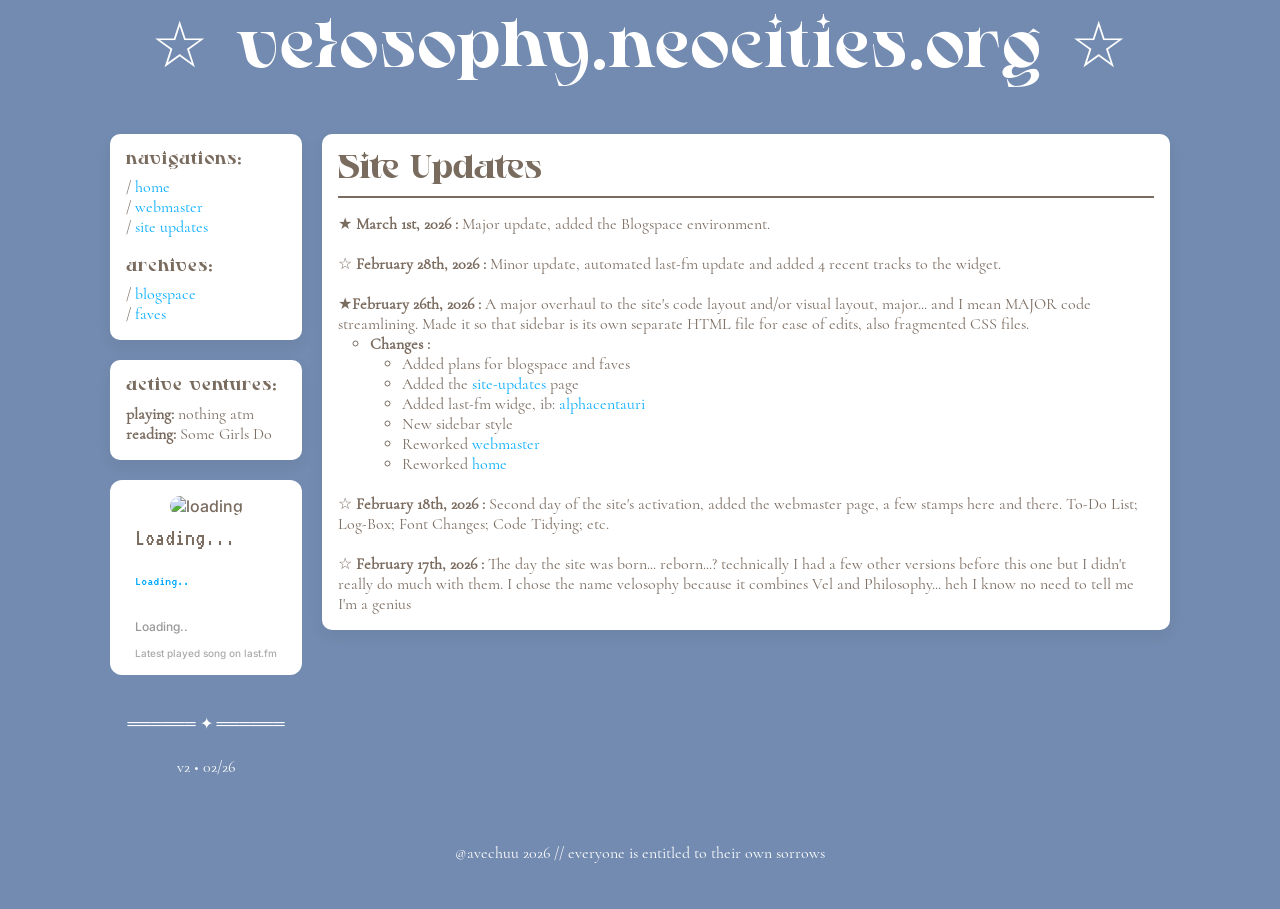
==== site/site-updates.html @ 016f437d "Blogspace removed (will rework soon), site-updates under construction, slightly clean up main pages" ====
<!doctype html>
<html lang="en">
    <head>
        <meta charset="UTF-8" />
        <meta name="viewport" content="width=device-width, initial-scale=1.0" />
        <link rel="stylesheet" href="css/base.css" />
        <link rel="stylesheet" href="css/components.css" />
        <link rel="stylesheet" href="css/home.css" />
        <title>site updates</title>
    </head>

    <body>
        <script src="js/lastfm.js" defer></script>

        <script>
            fetch("partials/sidebar.html")
                .then((res) => res.text())
                .then((data) => {
                    document.getElementById("sidebar").innerHTML = data;
                    console.log("Sidebar injected");

                    if (typeof initLastFM === "function") {
                        initLastFM();
                    }
                });
        </script>

        <div class="site-wrapper">
            <div class="layout">
                <header class="top-header">
                    <h1>☆ velosophy.neocities.org ☆</h1>
                </header>

                <div class="marquee">
                    <div class="marquee-content">
                        MAJOR WORK IN PROGRESS • MAJOR WORK IN PROGRESS • MAJOR WORK IN PROGRESS • MAJOR WORK IN
                        PROGRESS
                    </div>
                </div>

                <div class="container">
                    <div id="sidebar"></div>

                    <main class="right">
                        <h2>Site Updates</h2>
                        <hr />
                        <div class="updates">
                            <ul>
                                <li>
                                    <span class="prefix">★ </span><strong>March 1st, 2026 :</strong>
                                    Major update, added the Blogspace environment.
                                </li>
                                <br />
                                <li>
                                    <span class="prefix">☆ </span><strong>February 28th, 2026 :</strong>
                                    Minor update, automated last-fm update and added 4 recent tracks to the widget.
                                </li>
                                <br />
                                <li>
                                    <span class="prefix">★</span><strong>February 26th, 2026 :</strong>
                                    A major overhaul to the site's code layout and/or visual layout, major... and I mean
                                    MAJOR code streamlining. Made it so that sidebar is its own separate HTML file for
                                    ease of edits, also fragmented CSS files.
                                    <br />
                                    <ul class="sub-list">
                                        <li>
                                            <strong>Changes :</strong>
                                            <ul class="sub-list">
                                                <li>Added plans for blogspace and faves</li>
                                                <li>Added the <a href="#">site-updates</a> page</li>
                                                <li>
                                                    Added last-fm widge, ib:<a
                                                        href="https://alphacentauri.neocities.org/">
                                                        alphacentauri</a
                                                    >
                                                </li>
                                                <li>New sidebar style</li>
                                                <li>Reworked <a href="webmaster.html">webmaster</a></li>
                                                <li>Reworked <a href="../index.html">home</a></li>
                                            </ul>
                                        </li>
                                    </ul>
                                </li>
                                <br />
                                <li>
                                    <span class="prefix">☆ </span><strong>February 18th, 2026 :</strong>
                                    Second day of the site's activation, added the webmaster page, a few stamps here and
                                    there. To-Do List; Log-Box; Font Changes; Code Tidying; etc.
                                </li>
                                <br />
                                <li>
                                    <span class="prefix">☆ </span><strong>February 17th, 2026 : </strong>
                                    The day the site was born... reborn...? technically I had a few other versions
                                    before this one but I didn't really do much with them. I chose the name velosophy
                                    because it combines Vel and Philosophy... heh I know no need to tell me I'm a genius
                                </li>
                            </ul>
                        </div>
                    </main>
                </div>

                <footer class="site-footer">
                    <p>@avechuu 2026 // everyone is entitled to their own sorrows</p>
                </footer>
            </div>
        </div>
    </body>
</html>
---- site/css/base.css ----
/* =====================================
   RESET
===================================== */
*,
*::before,
*::after {
  box-sizing: border-box;
}

:root {
  --primary: #738bb0;
  --accent: #00aaff;
  --text: #7a6b5f;
  --muted: #bfbfbf;
  --border: #7a6b5f;
  --border2: #ddd;
  --favorite: #f0717c;
  --bgmain: #f5f5f5;
  --bgsub: #efefef;
}

/* =====================================
   FONTS
===================================== */
@font-face {
  font-family: "Ruigslay";
  src: url("../fonts/Ruigslay.ttf") format("truetype");
  font-display: swap;
}

@font-face {
  font-family: "VT323";
  src: url("../fonts/VT323-Regular.ttf") format("truetype");
  font-display: swap;
}

@font-face {
  font-family: "Cormorant";
  src: url("../fonts/Cormorant-Regular.otf") format("opentype");
  font-display: swap;
}

@font-face {
  font-family: "Inter";
  src: url("../fonts/Inter-VariableFont_opsz,wght.ttf") format("truetype");
  font-display: swap;
}

@font-face {
  font-family: "Inter";
  src: url("../fonts/Inter-VariableFont_opsz,wght.ttf") format("truetype");
  font-weight: 100 900;
  font-style: normal;
  font-display: swap;
}

@font-face {
  font-family: "Inter";
  src: url("../fonts/Inter-Italic-VariableFont_opsz,wght.ttf") format("truetype");
  font-weight: 100 900;
  font-style: italic;
  font-display: swap;
}

/* =====================================
   BASE
===================================== */
html {
  background: var(--primary);
  font-size: 16px;
}

body {
  margin: 0;
  font-family: "Cormorant", serif;
  font-weight: 500;
  color: var(--text);

  -webkit-font-smoothing: antialiased;
  -moz-osx-font-smoothing: grayscale;
  text-rendering: optimizeLegibility;
}

.site-wrapper {
  width: min(90%, 1080px);
  margin: 0 auto;
  background: #fff;
}

.layout,
.top-header,
.site-footer {
  border-inline: 10px solid var(--primary);
}

.top-header,
.site-footer {
  height: 6rem;
  background: var(--primary);
  color: #fff;
  display: flex;
  align-items: center;
  justify-content: center;
}

.top-header h1 {
  margin: 0;
  font-family: "Ruigslay", serif;
  font-size: 4rem;
  color: #fff;
}

.container {
  margin: 0;
  background: var(--primary);
  display: flex;
  gap: 20px;
  justify-content: baseline;
}

.left {
  width: 12rem;
  height: fit-content;
  position: sticky;
  display: flex;
  flex-direction: column;
  gap: 20px; /* space between boxes */
  top: 0;

  background: var(--primary);
  border-radius: 8px;
}

.right {
  width: 100vw;
  height: fit-content ;
  background: white;
  padding: 1rem;

  border-radius: 10px;
  box-shadow: 0 6px 16px rgba(0, 0, 0, 0.06);
}

.side-box1 {
  background: white;
  padding: 1rem;
  border-radius: 10px;
  box-shadow: 0 6px 16px rgba(0, 0, 0, 0.06);
}

.side-box2 {
  background: var(--primary);
  padding: 1rem;
  border-radius: 10px;

  color: white;
}

.side-footer {
  text-align: center;
}

/* =====================================
   TYPOGRAPHY
===================================== */
h1,
h2,
h3 {
  font-family: "Ruigslay", serif;
  margin: 0 0 0.5rem 0;
  color: var(--text);
  font-weight: 400;
  line-height: 1.2;
}

h1 {
  font-size: clamp(2rem, 5vw, 3rem);
  letter-spacing: 2px;
}

h2 {
  font-size: clamp(1.5rem, 3vw, 2rem);
}

h3 {
  font-size: 1rem;
  letter-spacing: 1px;
}

h4 {
  font-family: "Cormorant", serif;
  font-weight: 800;
  color: var(--accent);
  margin: 0;
}

p {
  margin: 0 0 1rem 0;
  line-height: 1.7;
}

a {
  color: var(--accent);
  text-decoration: none;
}

a:hover {
  text-decoration: underline;
}

ul {
  list-style: none;
  padding: 0;
  margin: 0;
}

hr {
  border: none;
  border-top: 2px solid var(--border);
  margin: 0.5rem 0 1rem;
}

.sub-list {
  list-style: circle;
  margin: 0;
  padding-left: 2rem;
}

.fav {
  color: var(--favorite);
}

.customhr {
  font-size: 1rem;
}

.title {
  text-align: center;
  font-size: 3rem;
  letter-spacing: 4px;
  font-weight: 400;
  color: var(--text);
}

/* =====================================
   MOBILE
===================================== */
@media (max-width: 768px) {
  .container {
    flex-direction: column;
  }

  .left,
  .right {
    width: 100%;
    border-right: none;
  }

  .top-header h1 {
    font-size: 1.5rem;
  }

  .title {
    font-size: 2rem;
  }

  h1 {
    font-size: 2rem;
  }
  h2 {
    font-size: 1.5rem;
  }
}
---- site/css/components.css ----
/* =====================================
   MARQUEE
===================================== */
.marquee {
  overflow: hidden;
  white-space: nowrap;
  background: var(--primary);
  color: #fff;
  padding: 10px 0;
  font-family: "VT323", serif;
}

.marquee-content {
  display: inline-block;
  padding-left: 100%;
  animation: scroll 10s linear infinite;
}

@keyframes scroll {
  to { transform: translateX(-100%); }
}

/* =====================================
   SIDEBAR STUFF
===================================== */


/* =====================================
   SITE-DIRECTORY
===================================== */
.site-directory {
  width: 100%;
  font-family: "VT323", Serif;
  background: none;

  border-collapse: separate;
  border-spacing: 4px 4px;
}

.site-directory tr {
  background: var(--bgmain);
}

.site-directory th:not(.heaidng),
.site-directory td {
  padding: 0.5rem;
}

.site-directory .heading {
  text-align: left;
  font-size: 20px;
  font-weight: bold;
  background: var(--bgmain);
  padding: 1rem;
}

.site-directory th:not(.heading) {
  width: 220px;
  text-align: left;
  font-weight: normal;
  white-space: nowrap;
}

.site-directory a {
  color: var(--accent);
  text-decoration: underline;
}

.site-directory a:hover {
  opacity: 0.75;
}

.sub {
  display: block;
  font-size: 0.9em;
  margin-top: 6px;
}
---- site/css/home.css ----
#lastfm-widget {
  position: relative;
  width: 100%;
  border-radius: 12px;

  display: flex;
  flex-direction: column;

  background: #fff;
  padding: 1rem;

  overflow: hidden;
  font-family: "Inter", sans-serif;
}

#widget-content {
  display: flex;
  flex-direction: column;
  align-items: center;
  gap: 10px;
}

#cover-art {
  width: 100%;
  max-width: 250px;
  height: auto;
  border-radius: 12px;
}

#widget {
  display: flex;
  flex-direction: column;
  justify-content: center;
  gap: 0.2rem;
}

#song {
  font-family: "VT323", monospace;
  font-size: 22px;
  letter-spacing: 1px;
  color: var(--text);
}

#artist {
  font-family: "VT323", monospace;
  font-size: 14px;
  color: var(--accent);
}

#timestamp {
  font-size: 12px;
  color: #999;
  margin-top: 0.3rem;
}

#widget-credit {
  margin-top: 0.6rem;
  font-size: 10px;
  color: #aaa;
}

#widget-credit a {
  color: inherit;
  text-decoration: none;
}

#widget-credit a:hover {
  text-decoration: underline;
}
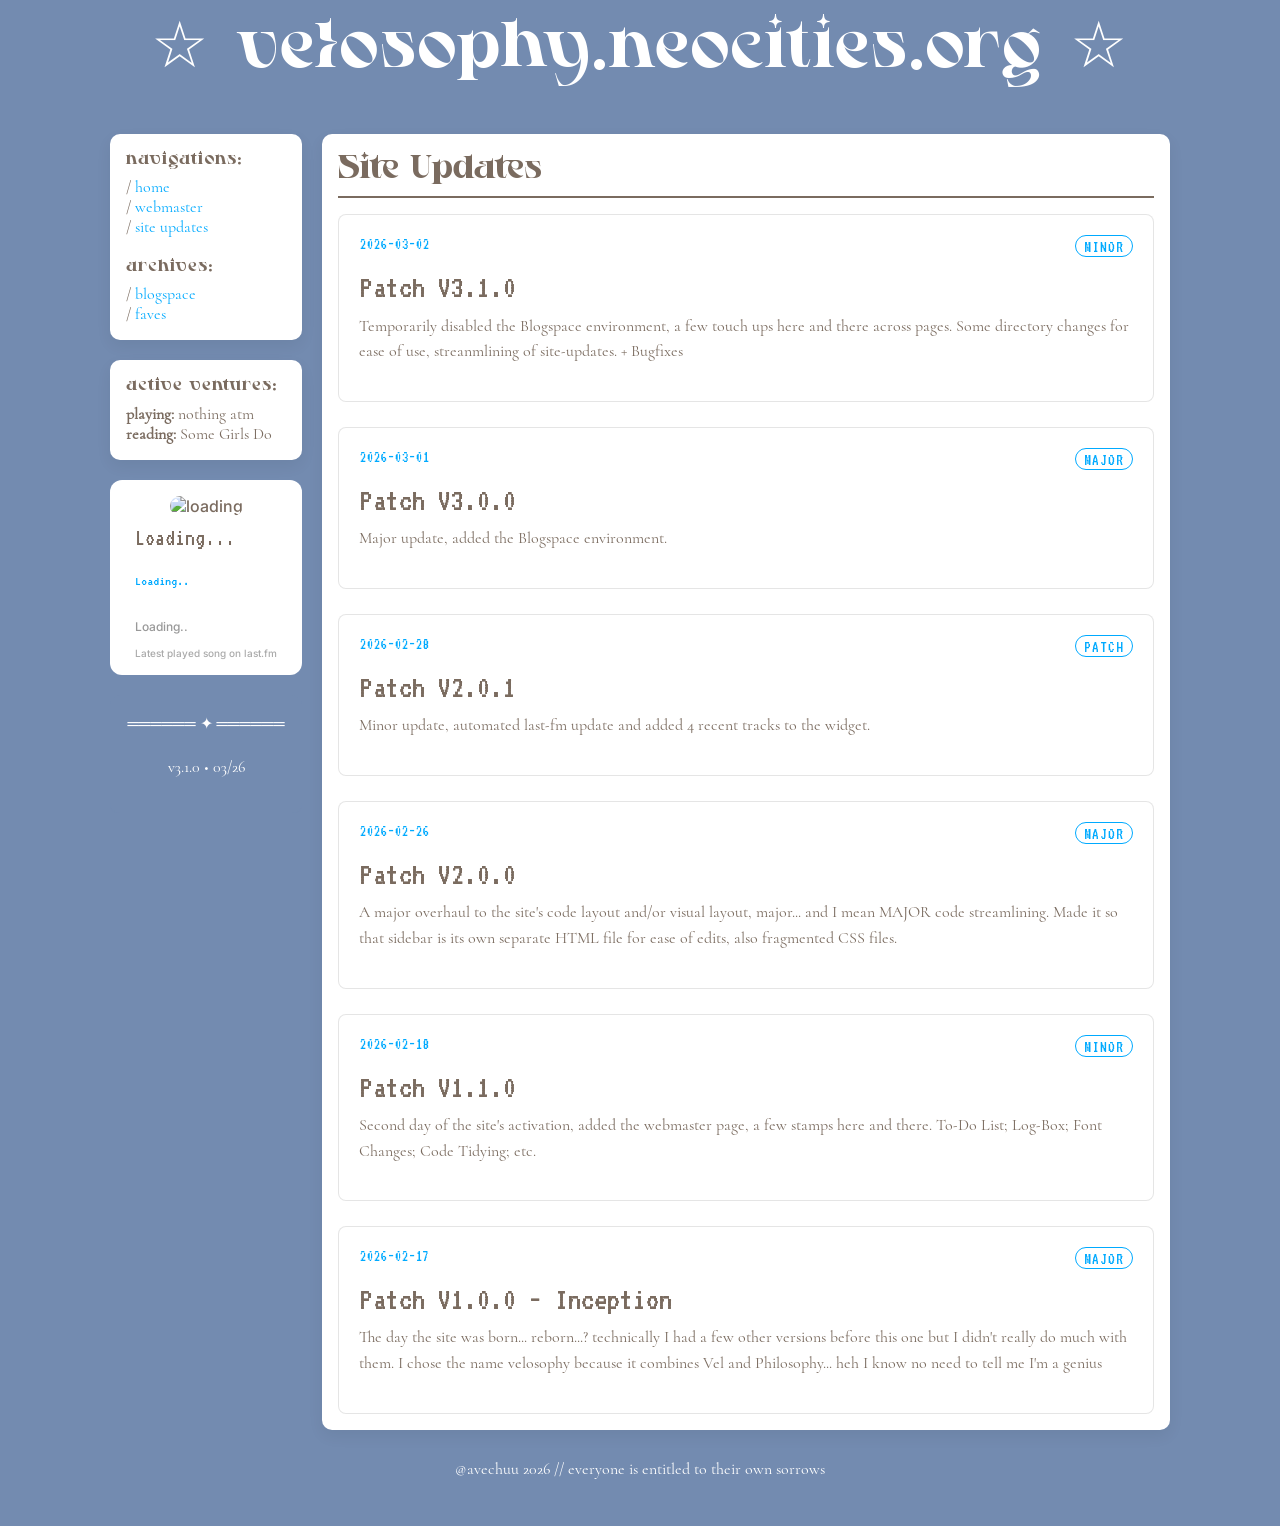
==== commit a2165dd0: "v3.1.0" ====
--- a/site/site-updates.html
+++ b/site/site-updates.html
@@ -6,6 +6,8 @@
         <link rel="stylesheet" href="css/base.css" />
         <link rel="stylesheet" href="css/components.css" />
         <link rel="stylesheet" href="css/home.css" />
+        <link rel="stylesheet" href="css/site-updates.css" />
+
         <title>site updates</title>
     </head>
 
@@ -24,6 +26,8 @@
                     }
                 });
         </script>
+
+        <script src="js/updates.js"></script>
 
         <div class="site-wrapper">
             <div class="layout">
@@ -44,58 +48,7 @@
                     <main class="right">
                         <h2>Site Updates</h2>
                         <hr />
-                        <div class="updates">
-                            <ul>
-                                <li>
-                                    <span class="prefix">★ </span><strong>March 1st, 2026 :</strong>
-                                    Major update, added the Blogspace environment.
-                                </li>
-                                <br />
-                                <li>
-                                    <span class="prefix">☆ </span><strong>February 28th, 2026 :</strong>
-                                    Minor update, automated last-fm update and added 4 recent tracks to the widget.
-                                </li>
-                                <br />
-                                <li>
-                                    <span class="prefix">★</span><strong>February 26th, 2026 :</strong>
-                                    A major overhaul to the site's code layout and/or visual layout, major... and I mean
-                                    MAJOR code streamlining. Made it so that sidebar is its own separate HTML file for
-                                    ease of edits, also fragmented CSS files.
-                                    <br />
-                                    <ul class="sub-list">
-                                        <li>
-                                            <strong>Changes :</strong>
-                                            <ul class="sub-list">
-                                                <li>Added plans for blogspace and faves</li>
-                                                <li>Added the <a href="#">site-updates</a> page</li>
-                                                <li>
-                                                    Added last-fm widge, ib:<a
-                                                        href="https://alphacentauri.neocities.org/">
-                                                        alphacentauri</a
-                                                    >
-                                                </li>
-                                                <li>New sidebar style</li>
-                                                <li>Reworked <a href="webmaster.html">webmaster</a></li>
-                                                <li>Reworked <a href="../index.html">home</a></li>
-                                            </ul>
-                                        </li>
-                                    </ul>
-                                </li>
-                                <br />
-                                <li>
-                                    <span class="prefix">☆ </span><strong>February 18th, 2026 :</strong>
-                                    Second day of the site's activation, added the webmaster page, a few stamps here and
-                                    there. To-Do List; Log-Box; Font Changes; Code Tidying; etc.
-                                </li>
-                                <br />
-                                <li>
-                                    <span class="prefix">☆ </span><strong>February 17th, 2026 : </strong>
-                                    The day the site was born... reborn...? technically I had a few other versions
-                                    before this one but I didn't really do much with them. I chose the name velosophy
-                                    because it combines Vel and Philosophy... heh I know no need to tell me I'm a genius
-                                </li>
-                            </ul>
-                        </div>
+                        <div id="updates-container" class="log-container"></div>
                     </main>
                 </div>
 
--- a/site/css/site-updates.css
+++ b/site/css/site-updates.css
@@ -0,0 +1,58 @@
+.log-heading {
+    font-size: 1.5rem;
+    margin-bottom: 30px;
+    letter-spacing: 2px;
+    text-transform: uppercase;
+}
+
+.log-container {
+    display: flex;
+    flex-direction: column;
+    gap: 25px;
+}
+
+.log-entry {
+    padding: 20px;
+    border: 1px solid rgba(0, 0, 0, 0.1);
+    border-radius: 8px;
+    background: rgba(255, 255, 255, 0.02);
+    transition:
+        transform 0.2s ease,
+        box-shadow 0.2s ease;
+}
+
+.log-entry:hover {
+    transform: translateY(-2px);
+    box-shadow: 0 8px 20px rgba(0, 0, 0, 0.05);
+}
+
+.log-meta {
+    font-family: "VT323", serif;
+    color: var(--accent);
+
+    display: flex;
+    justify-content: space-between;
+    font-size: 1rem;
+    margin-bottom: 10px;
+}
+
+.log-title {
+    font-family: "VT323", serif;
+    font-size: 2rem;
+    margin: 0 0 8px 0;
+}
+
+.log-notes {
+    font-family: "Cormorant", serif;
+    font-size: 1rem;
+    line-height: 1.6;
+}
+
+.log-type {
+    padding: 2px 8px;
+    border-radius: 20px;
+    font-size: 1rem;
+    text-transform: uppercase;
+    letter-spacing: 1px;
+    border: 1px solid currentColor;
+}
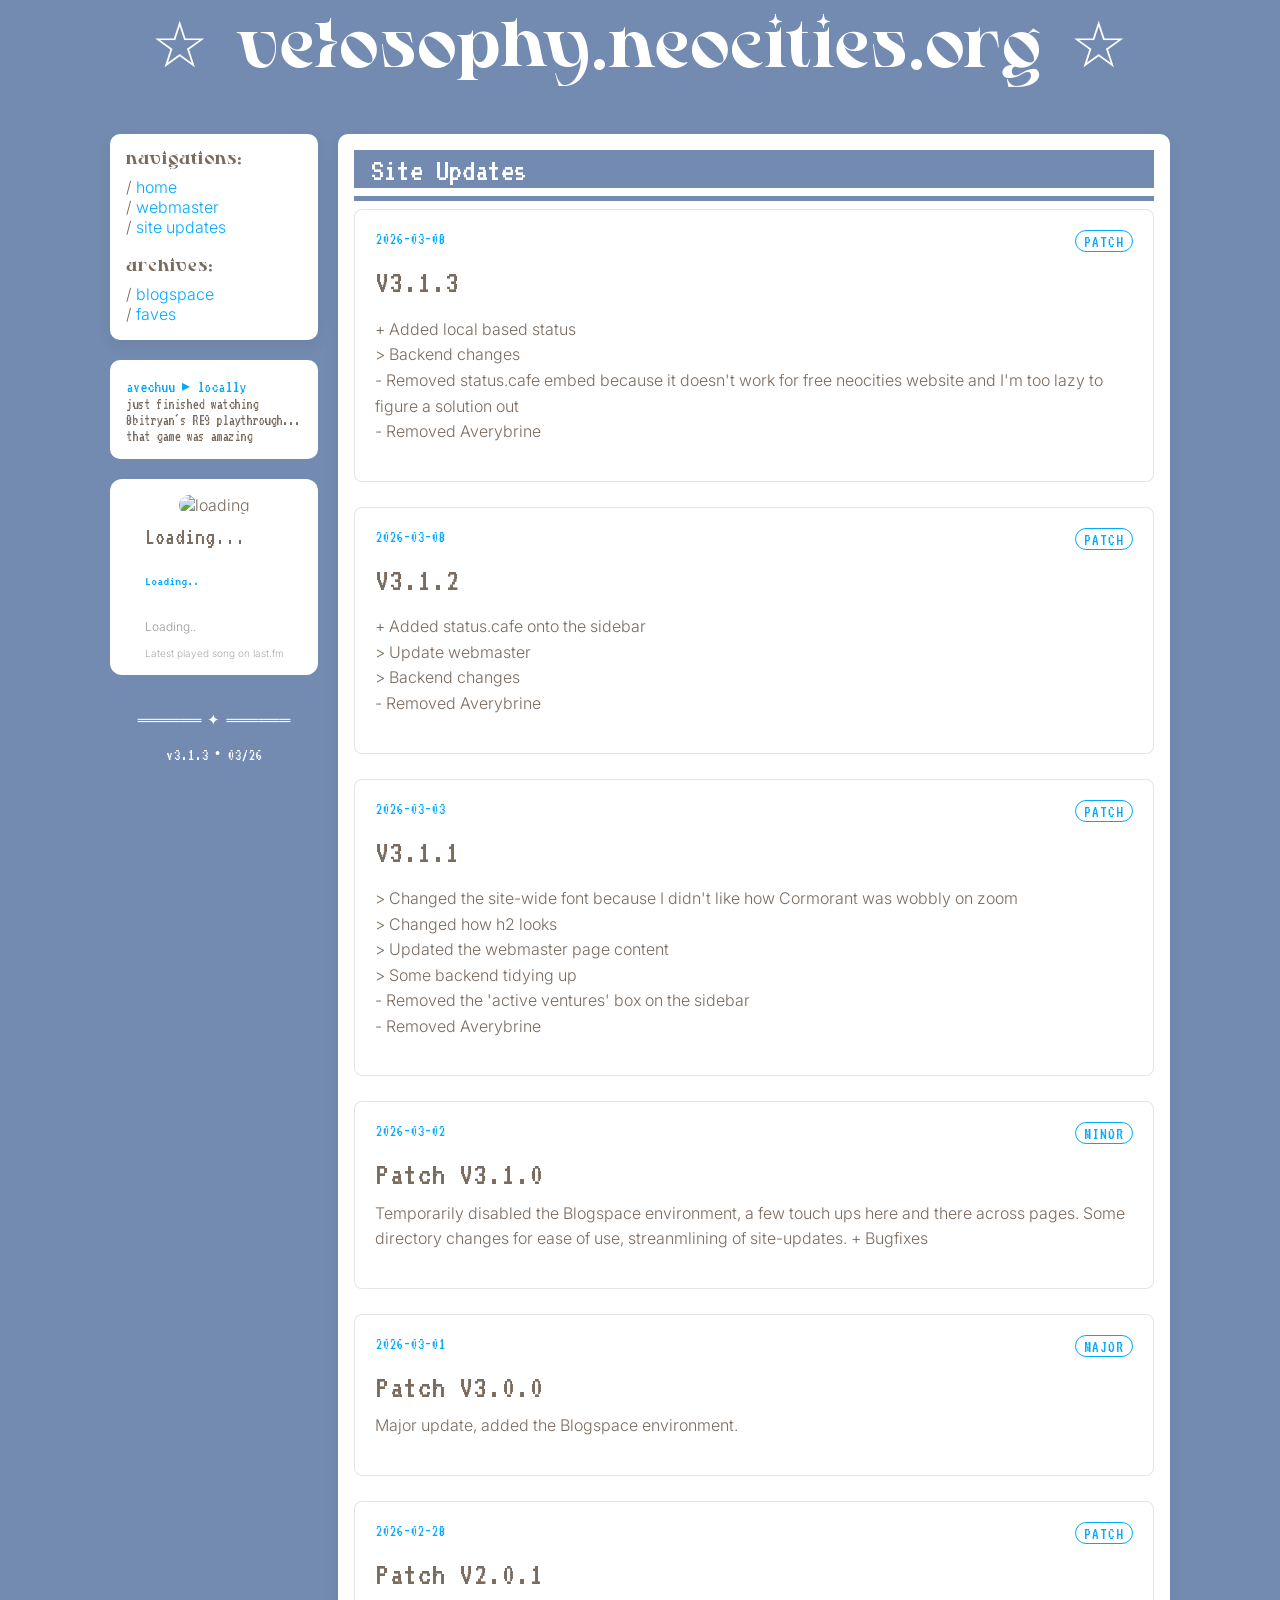
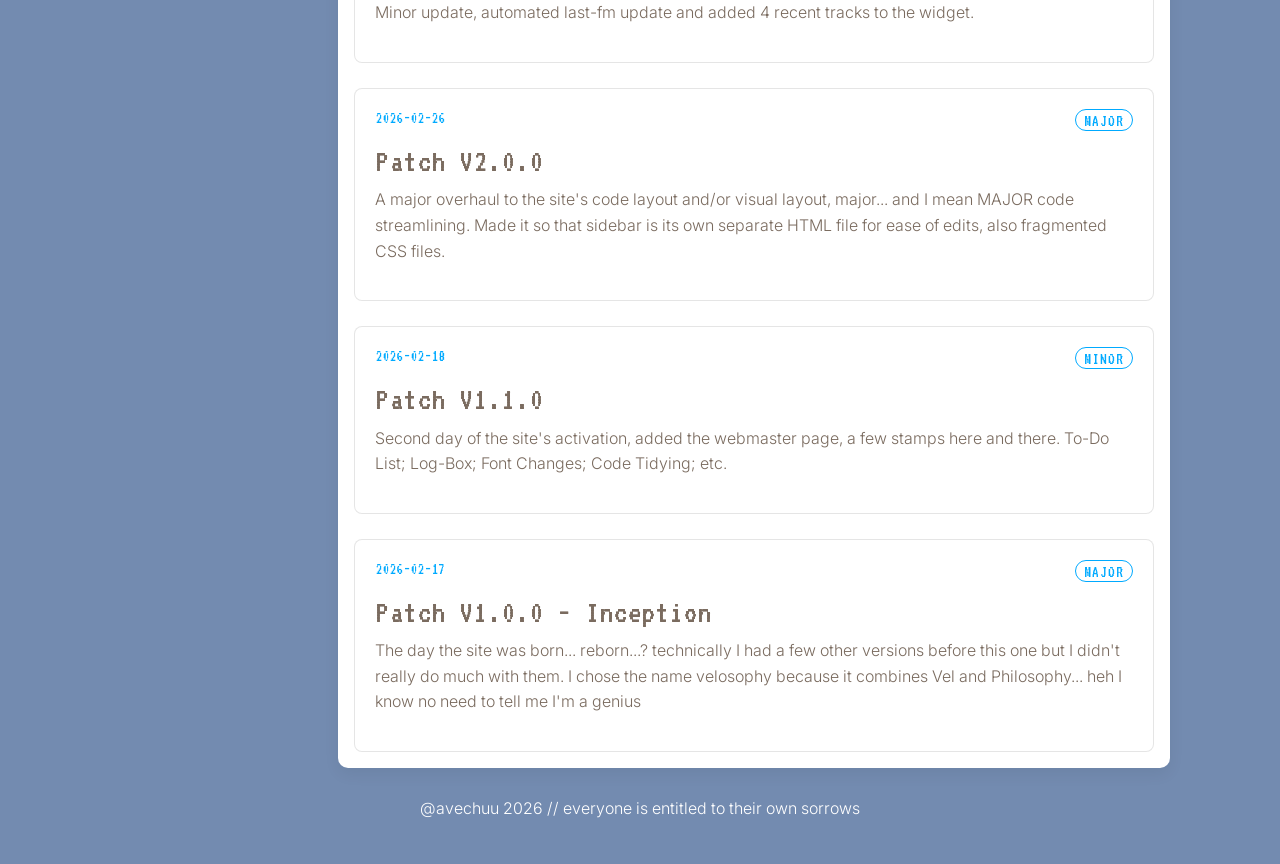
==== commit 3ad18b54: "v3.1.3" ====
--- a/site/site-updates.html
+++ b/site/site-updates.html
@@ -5,7 +5,6 @@
         <meta name="viewport" content="width=device-width, initial-scale=1.0" />
         <link rel="stylesheet" href="css/base.css" />
         <link rel="stylesheet" href="css/components.css" />
-        <link rel="stylesheet" href="css/home.css" />
         <link rel="stylesheet" href="css/site-updates.css" />
 
         <title>site updates</title>
@@ -24,6 +23,15 @@
                     if (typeof initLastFM === "function") {
                         initLastFM();
                     }
+                });
+        </script>
+
+        <script>
+            fetch("data/status.json")
+                .then((res) => res.json())
+                .then((data) => {
+                    const latest = data.statuses[0];
+                    document.getElementById("status-text").textContent = latest.text;
                 });
         </script>
 
--- a/site/css/base.css
+++ b/site/css/base.css
@@ -6,6 +6,10 @@
 *::after {
   box-sizing: border-box;
 }
+
+/* {
+  outline: 1px solid red;
+} */
 
 :root {
   --primary: #738bb0;
@@ -43,12 +47,6 @@
 @font-face {
   font-family: "Inter";
   src: url("../fonts/Inter-VariableFont_opsz,wght.ttf") format("truetype");
-  font-display: swap;
-}
-
-@font-face {
-  font-family: "Inter";
-  src: url("../fonts/Inter-VariableFont_opsz,wght.ttf") format("truetype");
   font-weight: 100 900;
   font-style: normal;
   font-display: swap;
@@ -72,8 +70,8 @@
 
 body {
   margin: 0;
-  font-family: "Cormorant", serif;
-  font-weight: 500;
+  font-family: "Inter", serif;
+  font-weight: 300;
   color: var(--text);
 
   -webkit-font-smoothing: antialiased;
@@ -82,7 +80,7 @@
 }
 
 .site-wrapper {
-  width: min(90%, 1080px);
+  width: min(100%, 1080px);
   margin: 0 auto;
   background: #fff;
 }
@@ -119,7 +117,7 @@
 }
 
 .left {
-  width: 12rem;
+  width: 13rem;
   height: fit-content;
   position: sticky;
   display: flex;
@@ -133,31 +131,12 @@
 
 .right {
   width: 100vw;
-  height: fit-content ;
+  height: fit-content;
   background: white;
   padding: 1rem;
 
   border-radius: 10px;
   box-shadow: 0 6px 16px rgba(0, 0, 0, 0.06);
-}
-
-.side-box1 {
-  background: white;
-  padding: 1rem;
-  border-radius: 10px;
-  box-shadow: 0 6px 16px rgba(0, 0, 0, 0.06);
-}
-
-.side-box2 {
-  background: var(--primary);
-  padding: 1rem;
-  border-radius: 10px;
-
-  color: white;
-}
-
-.side-footer {
-  text-align: center;
 }
 
 /* =====================================
@@ -179,6 +158,10 @@
 }
 
 h2 {
+  font-family: "VT323", serif;
+  color: white;
+  padding-left: 1rem;
+  background-color: var(--primary);
   font-size: clamp(1.5rem, 3vw, 2rem);
 }
 
@@ -195,8 +178,8 @@
 }
 
 p {
+  font-size: 1rem;
   margin: 0 0 1rem 0;
-  line-height: 1.7;
 }
 
 a {
@@ -208,16 +191,9 @@
   text-decoration: underline;
 }
 
-ul {
-  list-style: none;
-  padding: 0;
-  margin: 0;
-}
-
 hr {
   border: none;
-  border-top: 2px solid var(--border);
-  margin: 0.5rem 0 1rem;
+  border-top: 5px solid var(--primary);
 }
 
 .sub-list {
@@ -230,8 +206,8 @@
   color: var(--favorite);
 }
 
-.customhr {
-  font-size: 1rem;
+.customhr p {
+  font-size: 15px;
 }
 
 .title {
@@ -242,6 +218,27 @@
   color: var(--text);
 }
 
+.divider-box {
+  padding-top: 5px;
+  margin-bottom: 10px;
+
+  font-family: "VT323", serif;
+  font-weight: 900;
+  font-size: 2rem;
+  color: white;
+  text-align: center;
+
+  overflow: hidden;
+
+  width: 100%;
+  height: 30px;
+  background-color: var(--primary);
+}
+
+.divider-box p {
+  transform: scale(2.5, 1);
+}
+
 /* =====================================
    MOBILE
 ===================================== */
@@ -257,7 +254,8 @@
   }
 
   .top-header h1 {
-    font-size: 1.5rem;
+    font-size: 6vw;
+    text-align: center;
   }
 
   .title {
@@ -270,4 +268,8 @@
   h2 {
     font-size: 1.5rem;
   }
-}
+
+  .divider-box p {
+    transform: scale(1, 1);
+  }
+}
--- a/site/css/components.css
+++ b/site/css/components.css
@@ -17,63 +17,130 @@
 }
 
 @keyframes scroll {
-  to { transform: translateX(-100%); }
+  to {
+    transform: translateX(-100%);
+  }
+}
+
+/* =====================================
+   LASTFM
+===================================== */
+#lastfm-widget {
+  position: relative;
+  width: 100%;
+  border-radius: 12px;
+
+  display: flex;
+  flex-direction: column;
+
+  background: #fff;
+  padding: 1rem;
+
+  overflow: hidden;
+  font-family: "Inter", sans-serif;
+}
+
+#widget-content {
+  display: flex;
+  flex-direction: column;
+  align-items: center;
+  gap: 10px;
+}
+
+#cover-art {
+  width: 100%;
+  max-width: 250px;
+  height: auto;
+  border-radius: 12px;
+}
+
+#widget {
+  display: flex;
+  flex-direction: column;
+  justify-content: center;
+  gap: 0.2rem;
+}
+
+#song {
+  font-family: "VT323", monospace;
+  font-size: 22px;
+  letter-spacing: 1px;
+  color: var(--text);
+}
+
+#artist {
+  font-family: "VT323", monospace;
+  font-size: 14px;
+  color: var(--accent);
+}
+
+#timestamp {
+  font-size: 12px;
+  color: #999;
+  margin-top: 0.3rem;
+}
+
+#widget-credit {
+  margin-top: 0.6rem;
+  font-size: 10px;
+  color: #aaa;
+}
+
+#widget-credit a {
+  color: inherit;
+  text-decoration: none;
+}
+
+#widget-credit a:hover {
+  text-decoration: underline;
 }
 
 /* =====================================
    SIDEBAR STUFF
 ===================================== */
 
-
-/* =====================================
-   SITE-DIRECTORY
-===================================== */
-.site-directory {
-  width: 100%;
-  font-family: "VT323", Serif;
-  background: none;
-
-  border-collapse: separate;
-  border-spacing: 4px 4px;
+.side-box1 {
+  background: white;
+  padding: 1rem;
+  border-radius: 10px;
+  box-shadow: 0 6px 16px rgba(0, 0, 0, 0.06);
 }
 
-.site-directory tr {
-  background: var(--bgmain);
+.side-box1 ul {
+  list-style: none;
+  padding: 0;
+  margin: 0;
 }
 
-.site-directory th:not(.heaidng),
-.site-directory td {
-  padding: 0.5rem;
+.side-box2 {
+  background: var(--primary);
+  padding: 1rem;
+  border-radius: 10px;
+
+  color: white;
 }
 
-.site-directory .heading {
-  text-align: left;
-  font-size: 20px;
-  font-weight: bold;
-  background: var(--bgmain);
-  padding: 1rem;
+.side-box2 p {
+  font-family: "VT323", serif;
 }
 
-.site-directory th:not(.heading) {
-  width: 220px;
-  text-align: left;
-  font-weight: normal;
-  white-space: nowrap;
+.side-footer {
+  text-align: center;
 }
 
-.site-directory a {
-  color: var(--accent);
-  text-decoration: underline;
+#statusbox {
+  padding: 1rem;
+  background: white;
+  border-radius: 10px;
+  font-family: "VT323", monospace;
+  font-size: 1rem;
 }
 
-.site-directory a:hover {
-  opacity: 0.75;
+.status-label {
+  color: var(--accent);
+  margin-bottom: 1rem;
 }
 
-.sub {
-  display: block;
-  font-size: 0.9em;
-  margin-top: 6px;
+.status-text {
+  font-size: 15px;
 }
-
-
--- a/site/css/site-updates.css
+++ b/site/css/site-updates.css
@@ -43,7 +43,7 @@
 }
 
 .log-notes {
-    font-family: "Cormorant", serif;
+    font-family: "Inter", serif;
     font-size: 1rem;
     line-height: 1.6;
 }
@@ -56,3 +56,8 @@
     letter-spacing: 1px;
     border: 1px solid currentColor;
 }
+
+.log-notes ul {
+  list-style: none;
+  padding-left: 0;
+}
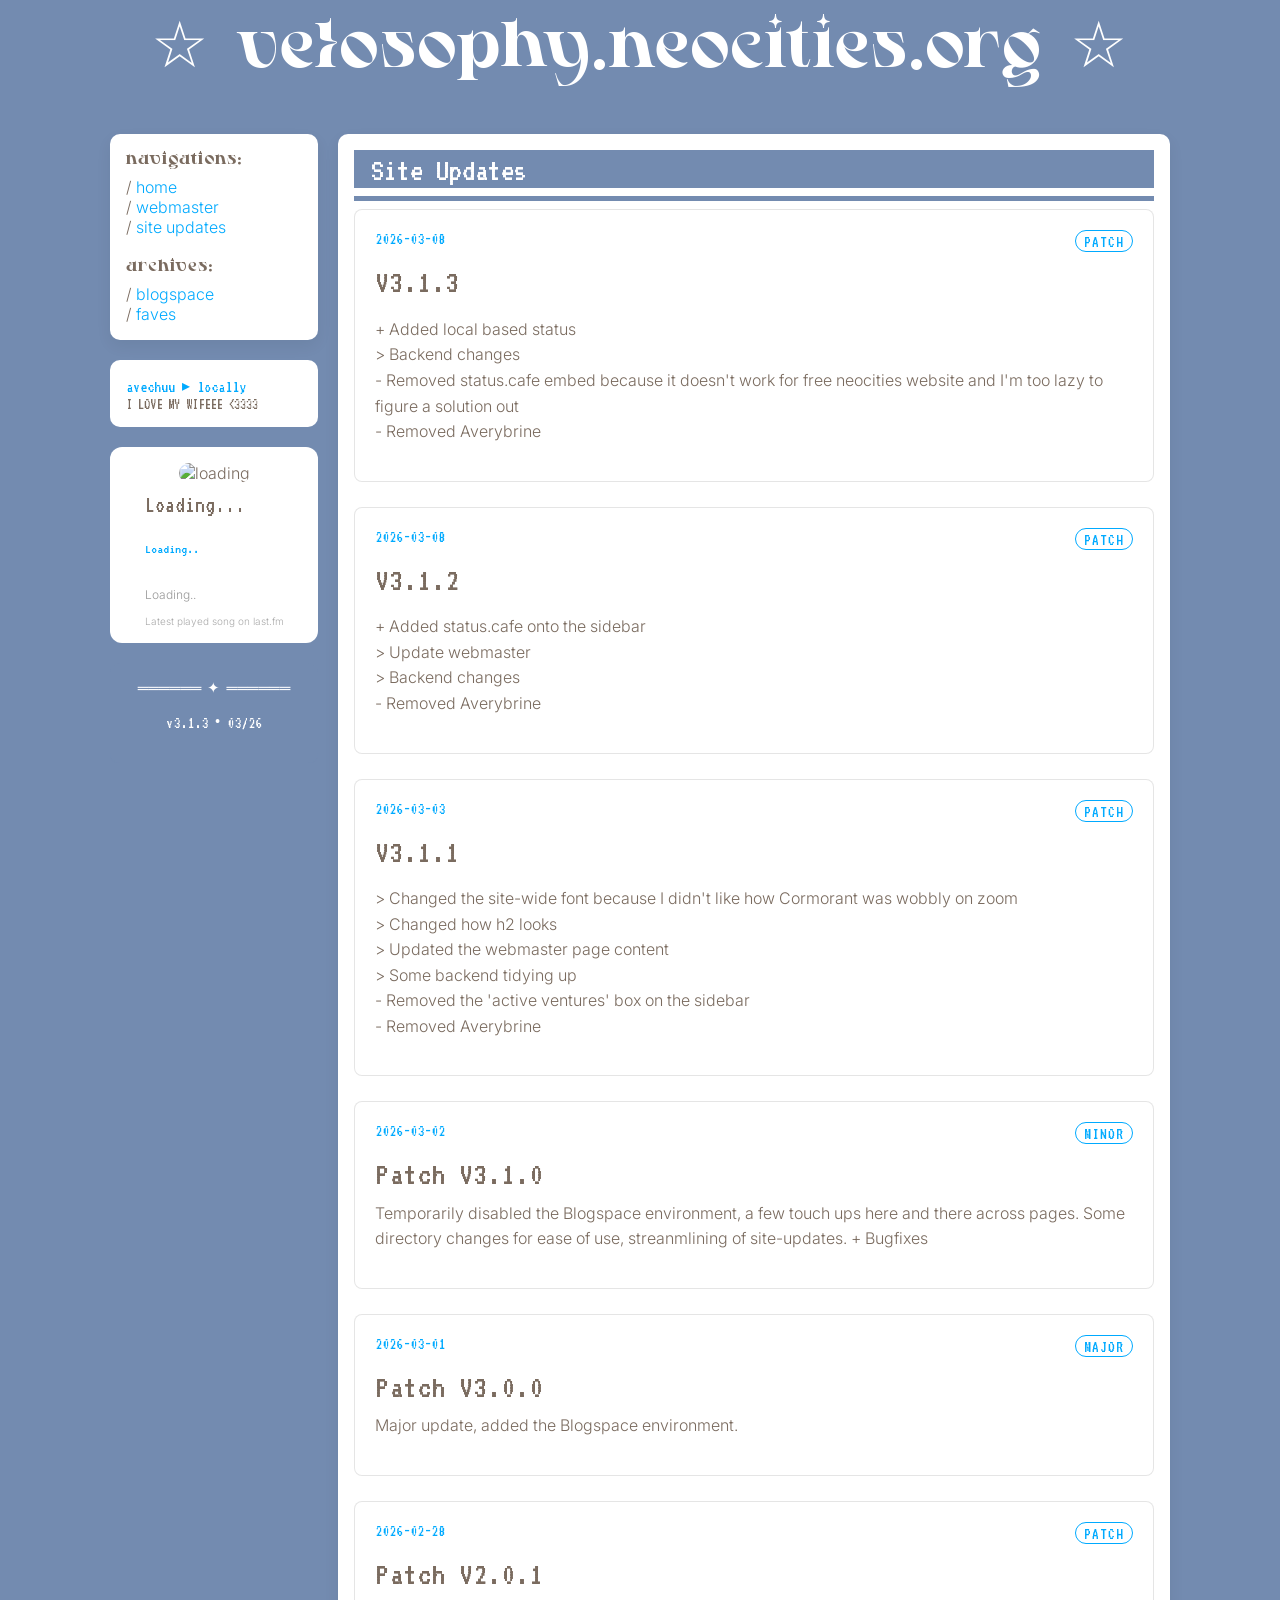
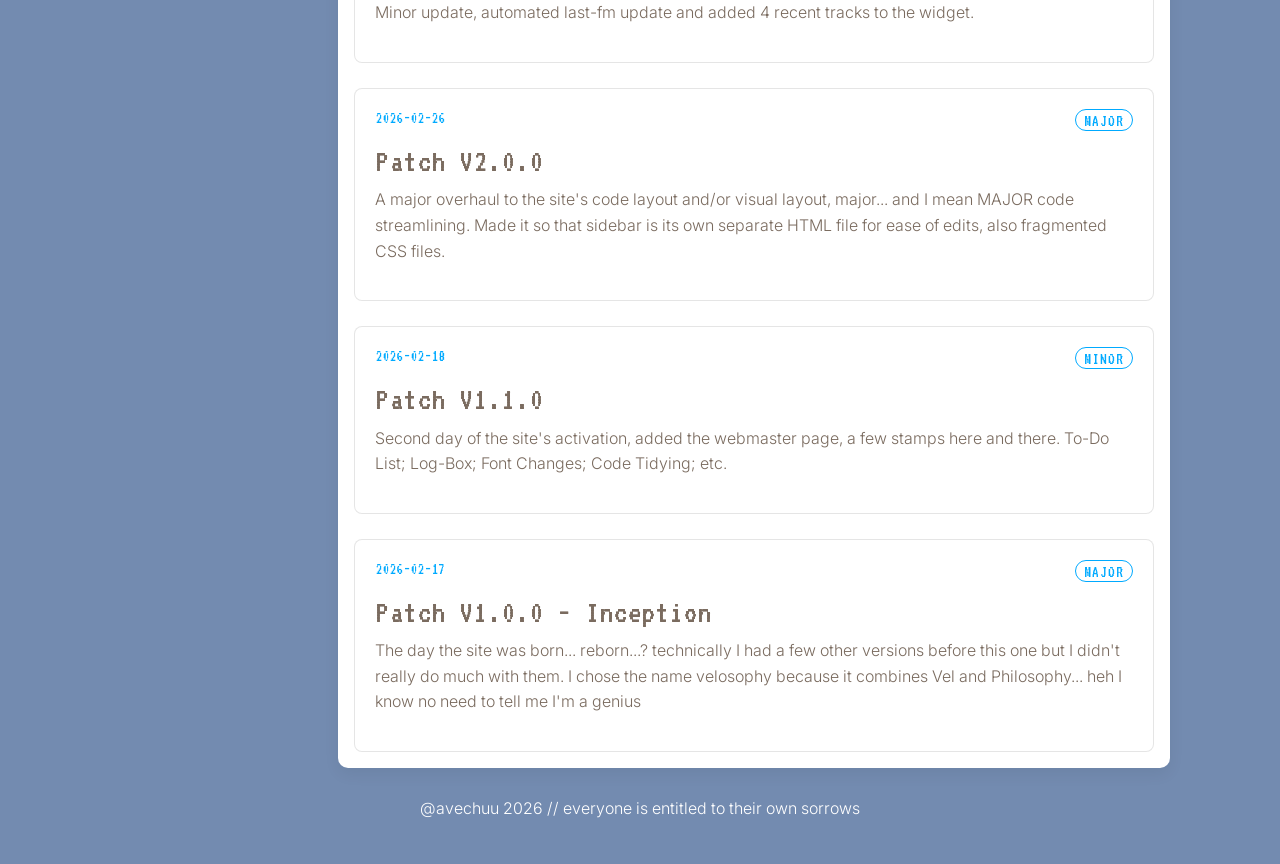
==== commit b97a5c3d: "status fix" ====
--- a/site/site-updates.html
+++ b/site/site-updates.html
@@ -23,15 +23,13 @@
                     if (typeof initLastFM === "function") {
                         initLastFM();
                     }
-                });
-        </script>
 
-        <script>
-            fetch("data/status.json")
-                .then((res) => res.json())
-                .then((data) => {
-                    const latest = data.statuses[0];
-                    document.getElementById("status-text").textContent = latest.text;
+                    fetch("data/status.json")
+                        .then((res) => res.json())
+                        .then((data) => {
+                            const latest = data.statuses[0];
+                            document.getElementById("status-text").textContent = latest.text;
+                        });
                 });
         </script>
 
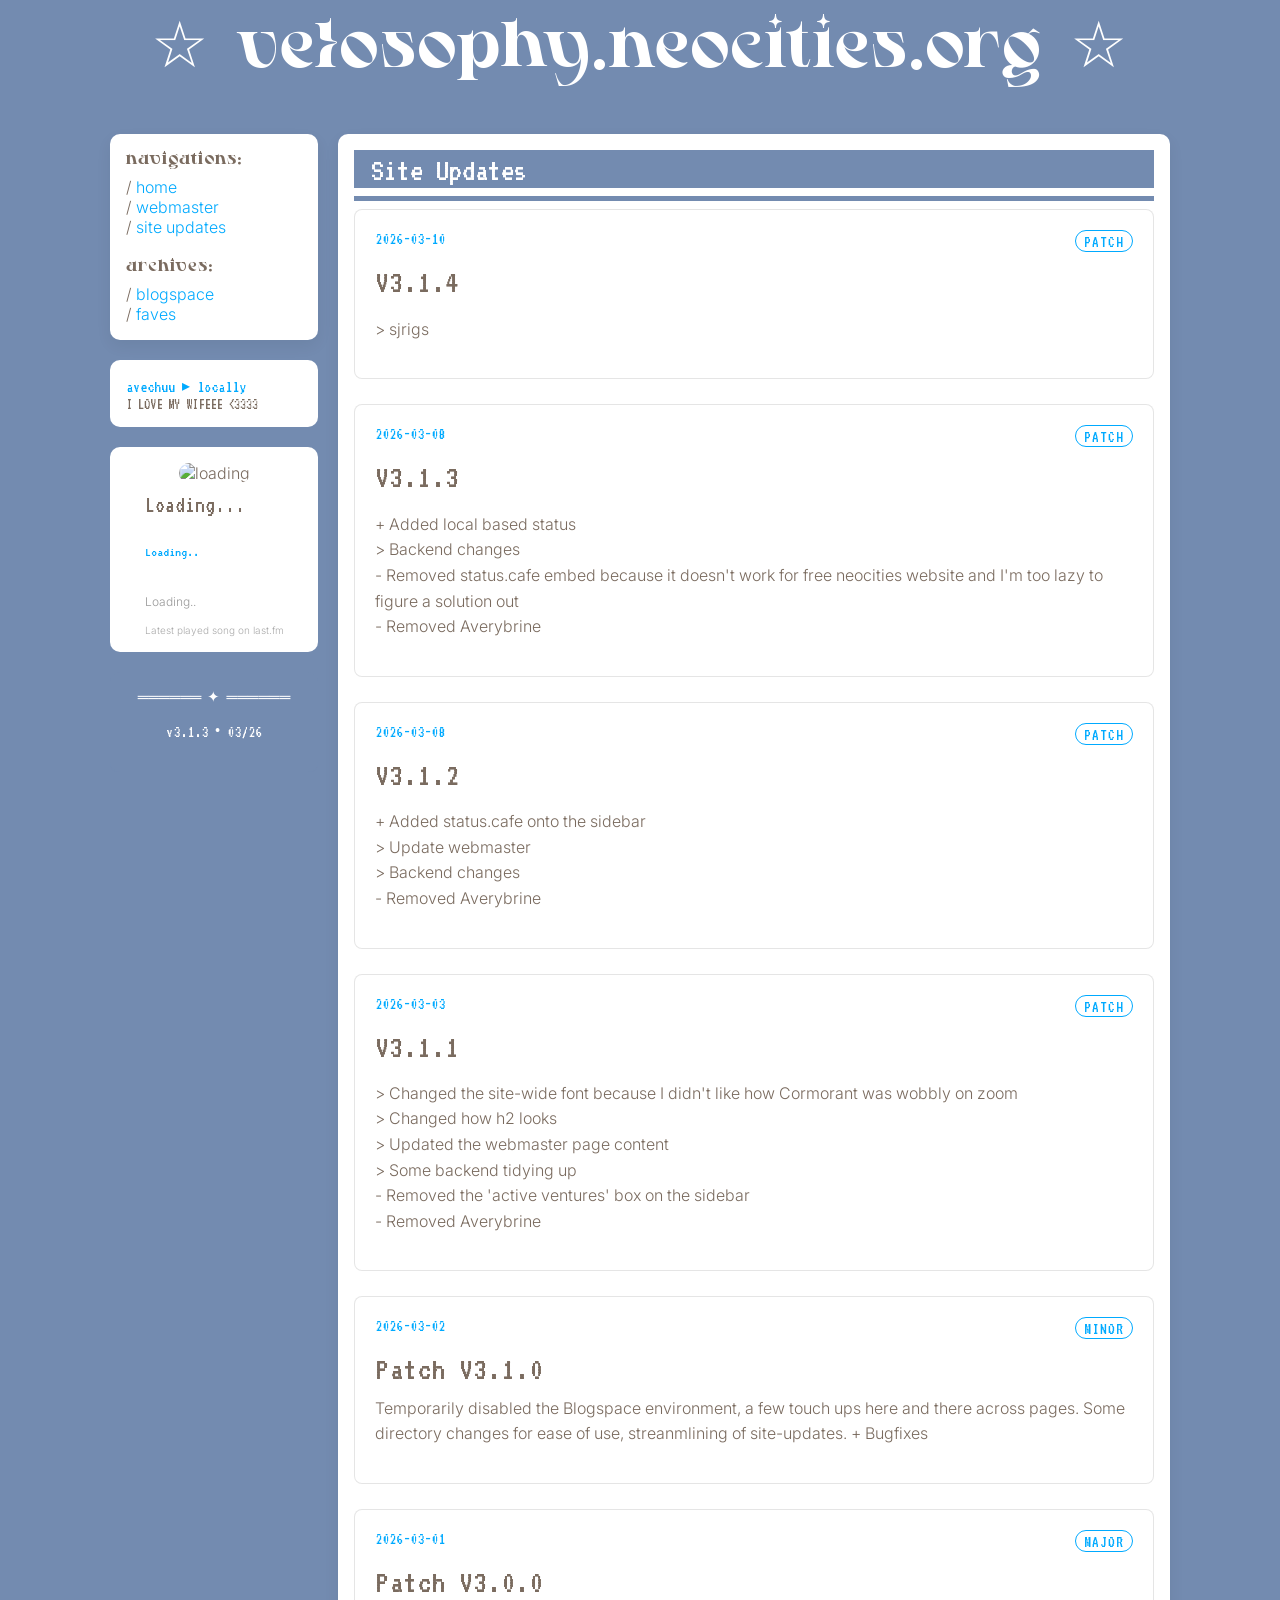
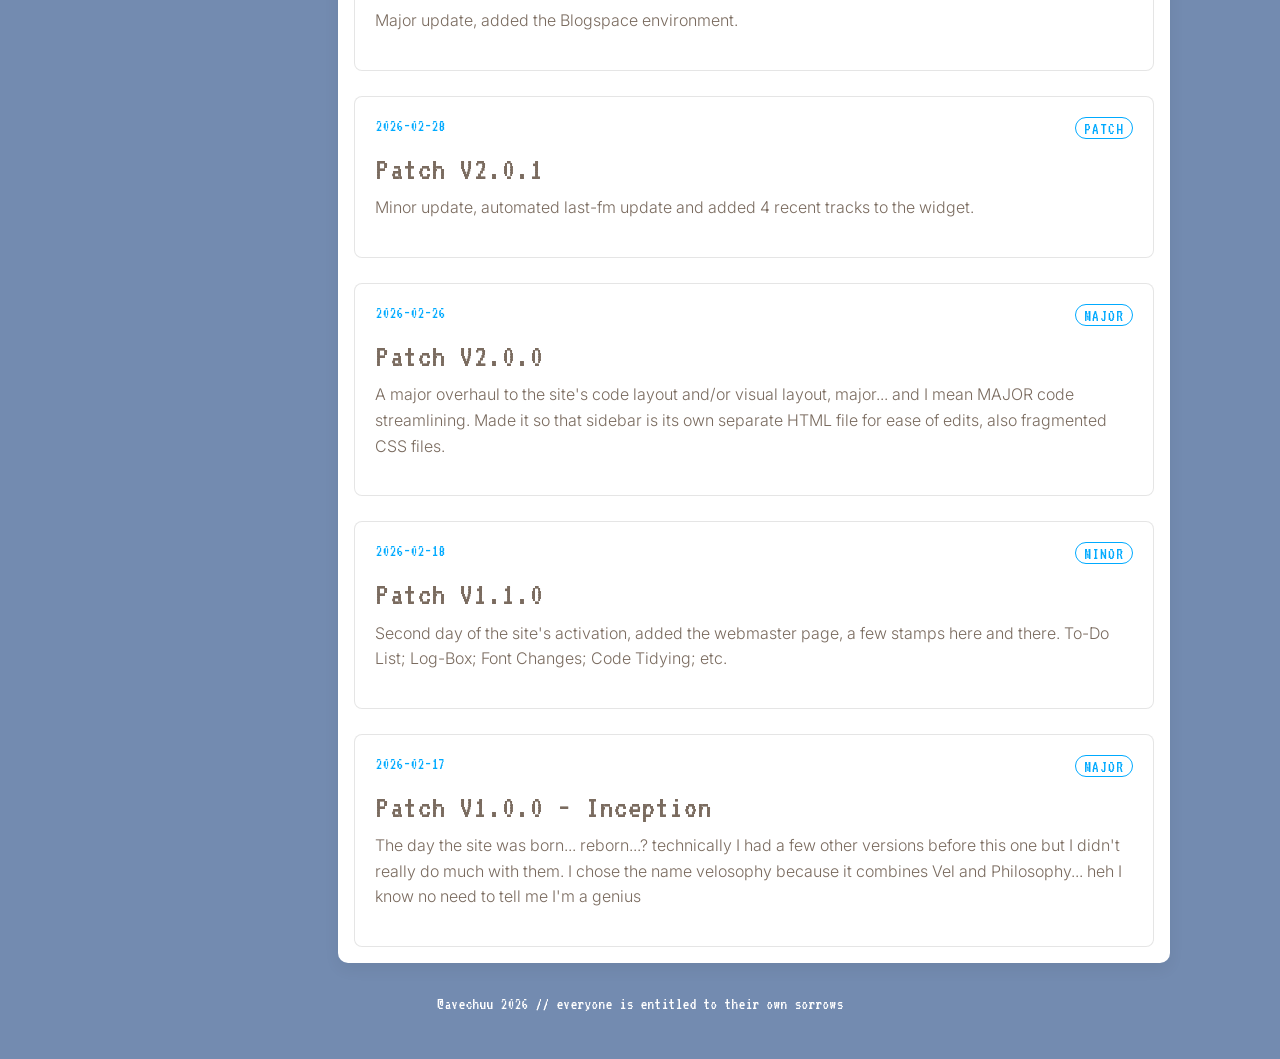
==== commit e2bf6779: "the whatever update" ====
--- a/site/site-updates.html
+++ b/site/site-updates.html
@@ -13,25 +13,7 @@
     <body>
         <script src="js/lastfm.js" defer></script>
 
-        <script>
-            fetch("partials/sidebar.html")
-                .then((res) => res.text())
-                .then((data) => {
-                    document.getElementById("sidebar").innerHTML = data;
-                    console.log("Sidebar injected");
-
-                    if (typeof initLastFM === "function") {
-                        initLastFM();
-                    }
-
-                    fetch("data/status.json")
-                        .then((res) => res.json())
-                        .then((data) => {
-                            const latest = data.statuses[0];
-                            document.getElementById("status-text").textContent = latest.text;
-                        });
-                });
-        </script>
+        <script src="js/sidebar.js?v=1" defer></script>
 
         <script src="js/updates.js"></script>
 
--- a/site/css/base.css
+++ b/site/css/base.css
@@ -108,6 +108,10 @@
   color: #fff;
 }
 
+.site-footer p {
+  font-family: "VT323", serif;
+}
+
 .container {
   margin: 0;
   background: var(--primary);
--- a/site/css/components.css
+++ b/site/css/components.css
@@ -28,7 +28,7 @@
 #lastfm-widget {
   position: relative;
   width: 100%;
-  border-radius: 12px;
+  border-radius: 10px;
 
   display: flex;
   flex-direction: column;
@@ -51,14 +51,14 @@
   width: 100%;
   max-width: 250px;
   height: auto;
-  border-radius: 12px;
+  border-radius: 10px;
 }
 
 #widget {
   display: flex;
   flex-direction: column;
   justify-content: center;
-  gap: 0.2rem;
+  gap: 5px;
 }
 
 #song {
